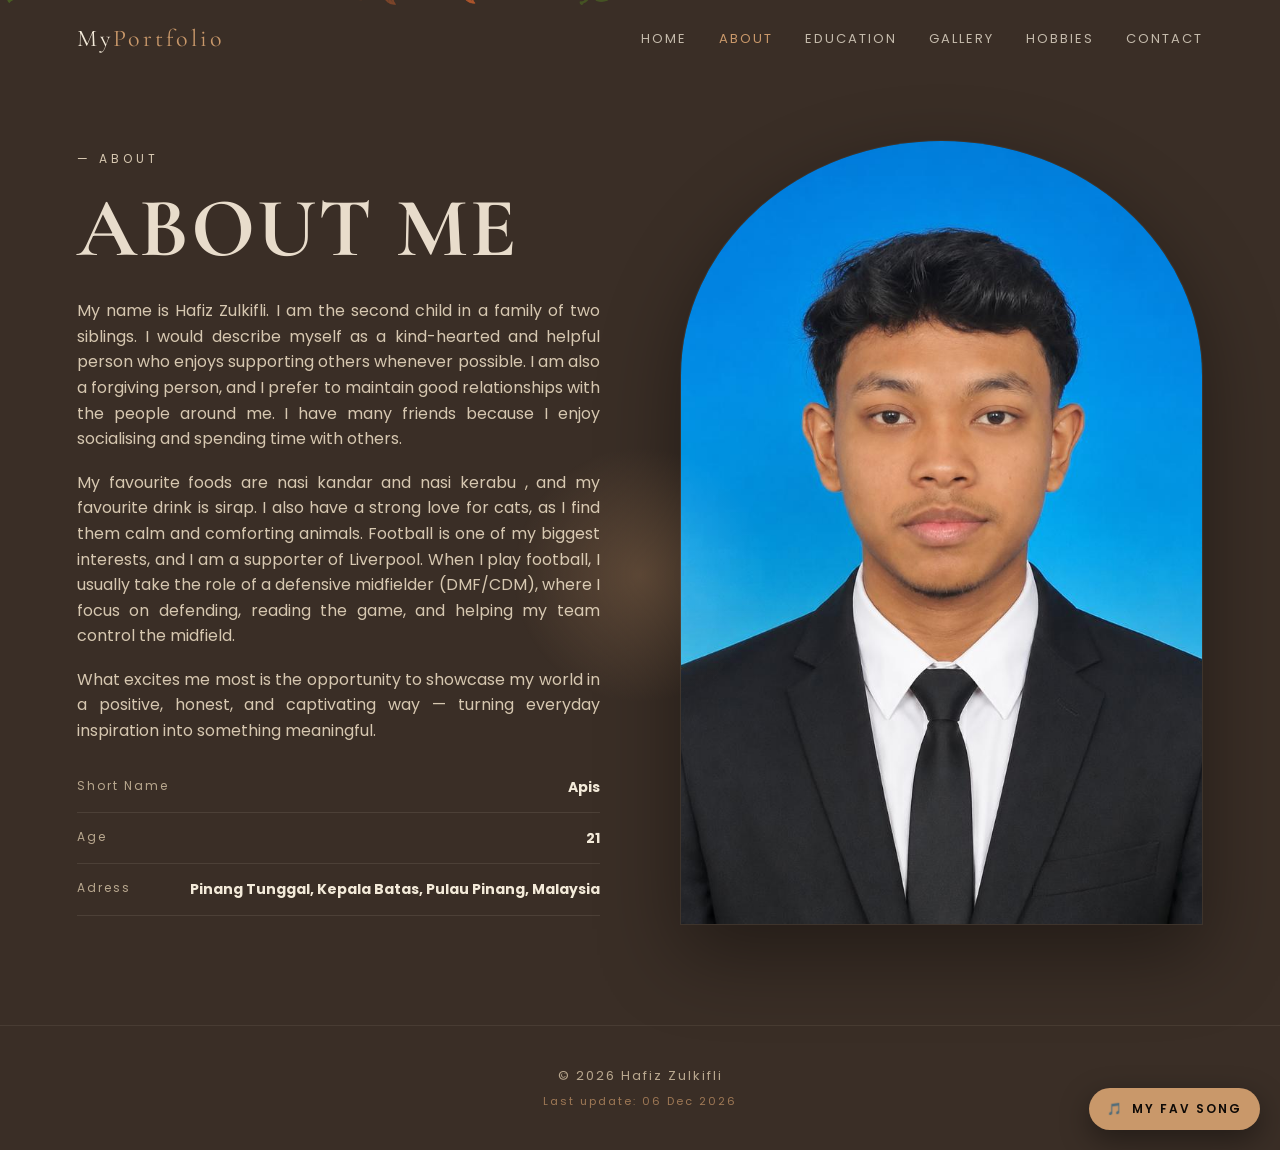
==== about.html @ b87a3415 "Add files via upload" ====
<!DOCTYPE html>
<html lang="en"><head>
<meta charset="UTF-8"><meta name="viewport" content="width=device-width,initial-scale=1">
<title>About Me</title>
<link rel="stylesheet" href="style.css">
<link href="https://fonts.googleapis.com/css2?family=Cormorant+Garamond:wght@400;600;700&family=Poppins:wght@300;400;500;600&display=swap" rel="stylesheet">
</head><body class="page-fade">

<!-- PERSISTENT MUSIC (on every page) -->
<audio id="bgMusic" src="C:\Users\Asus\OneDrive - Universiti Teknologi MARA (1)\Documents\IMD318\Powfu - death bed (coffee for your head) (Lyrics) ft. beabadoobee [4N-WFXpBjpc].mp3" loop></audio>
<button id="musicToggle" class="music-toggle" title="My Fav Song">🎵 <span>MY FAV SONG</span></button>
<link rel="stylesheet" href="leaves.css">
<div class="leaves" aria-hidden="true"></div>
<div class="cursor-glow"></div>
<header class="nav">
  <a href="index.html" class="logo">My<span>Portfolio</span></a>
  <nav class="links">
    <a href="index.html">Home</a><a href="about.html" class="active">About</a>
    <a href="education.html">Education</a><a href="gallery.html">Gallery</a>
    <a href="hobbies.html">Hobbies</a><a href="contact.html">Contact</a>
  </nav><button class="burger"><span></span><span></span><span></span></button>
</header>

<section class="split">
  <div class="split-text reveal">
    <p class="kicker">— About</p>
    <h1 class="serif">ABOUT ME</h1>
    <p>My name is Hafiz Zulkifli. I am the second child in a family of two siblings. I would describe myself as a kind-hearted and helpful person who enjoys supporting others whenever possible. I am also a forgiving person, and I prefer to maintain good relationships with the people around me. I have many friends because I enjoy socialising and spending time with others.</p>	

<p>My favourite foods are nasi kandar and nasi kerabu , and my favourite drink is sirap. I also have a strong love for cats, as I find them calm and comforting animals. Football is one of my biggest interests, and I am a supporter of Liverpool. When I play football, I usually take the role of a defensive midfielder (DMF/CDM), where I focus on defending, reading the game, and helping my team control the midfield.
</p>
    <p>What excites me most is the opportunity to showcase my world in a positive, honest, and captivating way — turning everyday inspiration into something meaningful.</p>
    <div class="info-row"><span>Short Name</span><b>Apis</b></div>
    <div class="info-row"><span>Age</span><b>21</b></div>
    <div class="info-row"><span>Adress</span><b>Pinang Tunggal, Kepala Batas, Pulau Pinang, Malaysia</b></div>
  </div>
  <div class="split-img reveal">
    <div class="arch tall"><img src="personal.jpeg" alt="About"></div>
  </div>
</section>
<footer class="footer"><p>© 2026 Hafiz Zulkifli</p>
  <p class="last-update">Last update: <span id="lastUpdate"></span></p>
</footer>
<script src="script.js"></script>
<script src="leaves.js"></script>
</body></html>
---- style.css ----
*{margin:0;padding:0;box-sizing:border-box}
:root{
  --bg:#3a2e26;          /* dark brown */
  --bg-2:#2a201a;
  --cream:#e8dccb;       /* warm cream */
  --cream-2:#d6c7b0;
  --black:#0e0a07;
  --text:#f3ead9;
  --muted:#b8a78e;
  --accent:#c9986a;
}
html{scroll-behavior:smooth}
body{
  font-family:'Poppins',sans-serif;
  background:var(--bg);color:var(--text);
  overflow-x:hidden;line-height:1.6;
  cursor:none;
}
a{color:inherit;text-decoration:none}
.serif,h1,h2,h3{font-family:'Cormorant Garamond',serif;letter-spacing:2px}

/* cursor */
.cursor-glow{
  position:fixed;width:300px;height:300px;border-radius:50%;
  background:radial-gradient(circle,rgba(201,152,106,.25),transparent 60%);
  pointer-events:none;transform:translate(-50%,-50%);
  left:var(--mx,50%);top:var(--my,50%);z-index:9999;
  transition:width .3s,height .3s;mix-blend-mode:screen;
}

/* page transitions */
.page-fade{animation:pageIn .8s ease both}
@keyframes pageIn{from{opacity:0;transform:translateY(20px);filter:blur(8px)}to{opacity:1;transform:none;filter:none}}

/* NAV */
.nav{
  position:fixed;top:0;left:0;right:0;z-index:100;
  display:flex;justify-content:space-between;align-items:center;
  padding:20px 6%;transition:.4s;
}
.nav.scrolled{background:rgba(14,10,7,.75);backdrop-filter:blur(14px);padding:14px 6%}
.logo{font-family:'Cormorant Garamond',serif;font-size:24px;letter-spacing:3px}
.logo span{color:var(--accent)}
.links{display:flex;gap:32px}
.links a{font-size:13px;letter-spacing:2px;text-transform:uppercase;opacity:.75;position:relative;padding:6px 0}
.links a.active,.links a:hover{opacity:1;color:var(--accent)}
.links a::after{content:'';position:absolute;left:0;bottom:0;width:0;height:1px;background:var(--accent);transition:.3s}
.links a:hover::after{width:100%}
.burger{display:none;background:none;border:0;flex-direction:column;gap:5px;cursor:pointer}
.burger span{width:26px;height:2px;background:var(--cream)}

/* HERO */
.hero{position:relative;min-height:100vh;display:flex;align-items:center;padding:140px 6% 80px;overflow:hidden}
.hero-shape{position:absolute;top:-100px;right:-100px;width:500px;height:500px;border-radius:50%;background:radial-gradient(circle,var(--accent),transparent 70%);opacity:.15;filter:blur(40px)}
.hero-grid{display:grid;grid-template-columns:1fr 1fr;gap:60px;align-items:center;width:100%;max-width:1200px;margin:auto;position:relative;z-index:2}
.arch{
  width:100%;aspect-ratio:3/4;
  border-top-left-radius:50% 30%;border-top-right-radius:50% 30%;
  overflow:hidden;background:var(--bg-2);
  box-shadow:0 30px 80px rgba(0,0,0,.4);
  border:1px solid rgba(232,220,203,.1);
}
.arch.tall{aspect-ratio:3/4.5}
.arch img{width:100%;height:100%;object-fit:cover;transition:transform 1.2s}
.arch:hover img{transform:scale(1.08)}
.hero-img{position:relative}
.dot{position:absolute;border-radius:50%;background:var(--cream-2);opacity:.6}
.dot-1{width:14px;height:14px;top:10%;left:-20px}
.dot-2{width:60px;height:60px;bottom:5%;right:-20px;background:var(--accent);opacity:.4}
.kicker{font-size:12px;letter-spacing:4px;text-transform:uppercase;color:var(--accent);margin-bottom:18px}
.hero-text h1{font-size:clamp(54px,8vw,110px);line-height:.95;color:var(--cream);margin-bottom:24px}
.badge{display:inline-block;padding:10px 22px;border:1px solid var(--cream);border-radius:30px;font-size:11px;letter-spacing:3px;margin-bottom:30px}
.socials{display:flex;gap:14px}
.socials a{width:42px;height:42px;border:1px solid rgba(232,220,203,.3);border-radius:50%;display:grid;place-items:center;font-size:11px;letter-spacing:1px;transition:.3s}
.socials a:hover{background:var(--accent);border-color:var(--accent);color:var(--black);transform:translateY(-3px)}
.watermark{
  position:absolute;bottom:-40px;left:50%;transform:translateX(-50%);
  font-size:22vw;color:rgba(232,220,203,.04);font-weight:700;
  pointer-events:none;white-space:nowrap;letter-spacing:10px;
}

/* HIGHLIGHTS */
.highlights{display:grid;grid-template-columns:repeat(auto-fit,minmax(260px,1fr));gap:24px;padding:80px 6%;max-width:1200px;margin:auto}
.card{background:var(--bg-2);padding:40px 30px;border-radius:20px;border:1px solid rgba(232,220,203,.08);transition:.4s}
.card:hover{transform:translateY(-8px);border-color:var(--accent)}
.card h3{font-size:26px;color:var(--cream);margin-bottom:12px}
.card p{color:var(--muted);margin-bottom:18px;font-size:14px}
.card a{color:var(--accent);font-size:13px;letter-spacing:2px}

/* PAGE HEAD */
.page-head{padding:160px 6% 60px;text-align:center}
.page-head h1{font-size:clamp(50px,8vw,90px);color:var(--cream)}

/* SPLIT (about/contact) */
.split,.contact-wrap{display:grid;grid-template-columns:1fr 1fr;gap:80px;padding:140px 6% 100px;max-width:1300px;margin:auto;align-items:center}
.split-text h1,.contact-text h1{font-size:clamp(48px,7vw,84px);color:var(--cream);margin:14px 0 28px;line-height:1}
.split-text p{margin-bottom:18px;color:var(--cream-2)}
.info-row,.c-row{display:flex;justify-content:space-between;padding:14px 0;border-bottom:1px solid rgba(232,220,203,.1);font-size:14px}
.info-row span,.c-row span{color:var(--muted);letter-spacing:2px;font-size:12px}
.contact-text .sub{color:var(--accent);letter-spacing:4px;margin-bottom:30px;font-size:14px}
.contact-text .socials{margin-top:30px}
.music-btn{
    background: var(--accent);
    color: var(--black);
    border: none;
    padding: 10px 20px;
    border-radius: 30px;
    font-size: 14px;
    font-weight: 600;
    cursor: pointer;
    transition: 0.3s;
}

.music-btn:hover{
    transform: translateY(-3px);
    opacity: 0.9;
}

.music-box{
    margin-top: 20px;
    padding: 20px;
    background: var(--bg-2);
    border: 1px solid rgba(232,220,203,.1);
    border-radius: 15px;
}

.music-box h3{
    color: var(--cream);
    margin-bottom: 10px;
}

.music-box p{
    color: var(--muted);
    margin-bottom: 15px;
}

/* TIMELINE */
.timeline{max-width:900px;margin:auto;padding:40px 6% 120px;position:relative}
.timeline::before{content:'';position:absolute;left:50%;top:0;bottom:0;width:1px;background:rgba(232,220,203,.15)}
.t-item{display:grid;grid-template-columns:1fr 1fr;gap:40px;margin-bottom:60px;align-items:center}
.t-item:nth-child(even){direction:rtl}
.t-item:nth-child(even) .t-card{direction:ltr}
.t-year{font-family:'Cormorant Garamond',serif;font-size:32px;color:var(--accent);text-align:right}
.t-item:nth-child(even) .t-year{text-align:left}
.t-card{background:var(--bg-2);padding:28px;border-radius:16px;border:1px solid rgba(232,220,203,.08)}
.t-card h3{color:var(--cream);font-size:22px;margin-bottom:8px}
.t-card p{color:var(--muted);font-size:14px}

/* GALLERY */
.gallery{columns:3;column-gap:20px;padding:40px 6% 100px;max-width:1300px;margin:auto}
.g-item{break-inside:avoid;margin-bottom:20px;border-radius:14px;overflow:hidden;background:var(--bg-2)}
.g-item img{width:100%;display:block;transition:transform 1s}
.g-item:hover img{transform:scale(1.06)}
.g-item.tall img{aspect-ratio:3/4;object-fit:cover}


/* HOBBIES */
.hobbies{display:grid;grid-template-columns:repeat(auto-fit,minmax(240px,1fr));gap:24px;padding:40px 6% 120px;max-width:1200px;margin:auto}
.h-card{background:var(--bg-2);padding:40px 30px;border-radius:18px;border:1px solid rgba(232,220,203,.08);position:relative;transition:.4s}
.h-card span{font-family:'Cormorant Garamond',serif;font-size:50px;color:var(--accent);opacity:.4;display:block;margin-bottom:14px}
.h-card h3{color:var(--cream);font-size:24px;margin-bottom:8px}
.h-card p{color:var(--muted);font-size:14px}
.h-card:hover{transform:translateY(-10px);border-color:var(--accent);background:var(--bg)}

.h-card{
    overflow:hidden;
}

.h-card img{
    width:100%;
    height:200px;
    object-fit:cover;
    border-radius:12px;
    margin-bottom:15px;
    transition:0.5s ease;
}

.h-card:hover img{
    transform:scale(1.08);
}

/* REVEAL */
.reveal{opacity:0;transform:translateY(40px);transition:opacity 1s,transform 1s}
.reveal.visible{opacity:1;transform:none}

/* FOOTER */
.footer{text-align:center;padding:40px 6%;border-top:1px solid rgba(232,220,203,.08);color:var(--muted);font-size:13px;letter-spacing:2px}

/* MOBILE */
@media(max-width:880px){
  .burger{display:flex}
  .links{position:fixed;inset:0;background:var(--black);flex-direction:column;justify-content:center;align-items:center;gap:30px;font-size:18px;clip-path:circle(0 at top right);transition:.6s}
  .links.open{clip-path:circle(150% at top right)}
  .hero-grid,.split,.contact-wrap{grid-template-columns:1fr;gap:40px}
  .timeline::before{left:20px}
  .t-item{grid-template-columns:80px 1fr;direction:ltr!important}
  .t-year{text-align:left!important;font-size:22px}
  .gallery{columns:2}
}
@media(max-width:520px){.gallery{columns:1}}

/* ===== BANNER ===== */
.banner{
  position:relative;min-height:70vh;display:flex;align-items:center;justify-content:center;
  text-align:center;padding:160px 6% 80px;overflow:hidden;
  background:
    linear-gradient(180deg,rgba(14,10,7,.55),rgba(58,46,38,.85)),
    url('img/profile.jpg') center/cover no-repeat fixed;
}
.banner-overlay{position:absolute;inset:0;background:radial-gradient(circle at 50% 30%,rgba(201,152,106,.18),transparent 60%)}
.banner-inner{position:relative;z-index:2;max-width:760px}
.banner-title{font-size:clamp(48px,9vw,110px);color:var(--cream);line-height:.95;margin:10px 0 16px}
.banner-sub{color:var(--cream-2);letter-spacing:2px;font-size:14px;margin-bottom:28px}
.banner-btn{
  display:inline-block;padding:13px 30px;border:1px solid var(--accent);border-radius:30px;
  color:var(--cream);font-size:12px;letter-spacing:3px;text-transform:uppercase;transition:.3s;
}
.banner-btn:hover{background:var(--accent);color:var(--black);transform:translateY(-3px)}

/* ===== MUSIC FLOATING TOGGLE ===== */
.music-toggle{
  position:fixed;right:20px;bottom:20px;z-index:9000;cursor:pointer;
  display:flex;align-items:center;gap:8px;padding:12px 18px;border:none;border-radius:30px;
  background:var(--accent);color:var(--black);font-family:'Poppins',sans-serif;
  font-size:12px;font-weight:600;letter-spacing:2px;box-shadow:0 10px 30px rgba(0,0,0,.4);transition:.3s;
}
.music-toggle:hover{transform:translateY(-3px)}
.music-toggle.playing{animation:pulse 1.4s infinite}
@keyframes pulse{0%,100%{box-shadow:0 0 0 0 rgba(201,152,106,.5)}50%{box-shadow:0 0 0 12px rgba(201,152,106,0)}}

/* my fav song box (about) */
.music-box{cursor:pointer}
.music-box.playing{border-color:var(--accent)}
.music-status{display:inline-block;color:var(--accent);letter-spacing:2px;font-size:12px}

/* ===== GALLERY VIDEO ===== */
.gallery-video{max-width:1000px;margin:0 auto 40px;padding:0 6%}
.gallery-video video{width:100%;border-radius:16px;display:block;background:var(--bg-2);box-shadow:0 30px 80px rgba(0,0,0,.4)}

/* ===== NATURE LEAVES EFFECT ===== */
.leaves{position:fixed;inset:0;pointer-events:none;z-index:50;overflow:hidden}
.leaf{position:absolute;top:-40px;font-size:22px;opacity:.55;animation:fall linear infinite;will-change:transform}
@keyframes fall{
  0%{transform:translateY(-40px) rotate(0deg)}
  100%{transform:translateY(110vh) rotate(360deg)}
}


.split-text p,
.t-card p{
    text-align: justify;
}

/* last update line */
.footer .last-update{margin-top:6px;font-size:11px;opacity:.7;color:var(--accent)}
---- leaves.css ----
/* === FALLING LEAVES ANIMATION === */
.leaves {
  position: fixed;
  inset: 0;
  width: 100%;
  height: 100%;
  pointer-events: none;
  overflow: hidden;
  z-index: 1;
}

.falling-leaf {
  position: absolute;
  top: -10vh;
  left: var(--left, 50vw);
  width: var(--size, 32px);
  height: var(--size, 32px);
  opacity: var(--opacity, 0.6);
  transform: rotate(var(--rot, 0deg));
  animation:
    leafFall var(--dur, 16s) linear infinite,
    leafSway calc(var(--dur, 16s) / 4) ease-in-out infinite alternate;
  animation-delay: var(--delay, 0s);
  filter: drop-shadow(0 4px 6px rgba(0, 0, 0, 0.15));
  will-change: transform;
}

.falling-leaf svg { width: 100%; height: 100%; display: block; }

@keyframes leafFall {
  0%   { transform: translate3d(0, -10vh, 0) rotate(var(--rot, 0deg)); }
  100% { transform: translate3d(0, 110vh, 0) rotate(calc(var(--rot, 0deg) + 540deg)); }
}

@keyframes leafSway {
  0%   { margin-left: 0; }
  100% { margin-left: var(--sway, 60px); }
}

/* Daun penjuru (statik + tiupan angin) */
.corner-leaves { position: fixed; inset: 0; pointer-events: none; z-index: 2; }
.leaf-deco {
  position: absolute;
  width: 220px;
  opacity: 0.85;
}
.leaf-tl {
  top: -30px; left: -40px;
  transform-origin: top left;
  animation: leafBreezeL 6s ease-in-out infinite alternate;
}
.leaf-br {
  bottom: -30px; right: -40px;
  transform: rotate(180deg);
  transform-origin: bottom right;
  animation: leafBreezeR 6s ease-in-out infinite alternate;
}
@keyframes leafBreezeL {
  0%   { transform: rotate(0deg) translateY(0); }
  100% { transform: rotate(4deg) translateY(6px); }
}
@keyframes leafBreezeR {
  0%   { transform: rotate(180deg) translateY(0); }
  100% { transform: rotate(184deg) translateY(6px); }
}

@media (prefers-reduced-motion: reduce) {
  .falling-leaf, .leaf-deco { animation: none !important; }
}
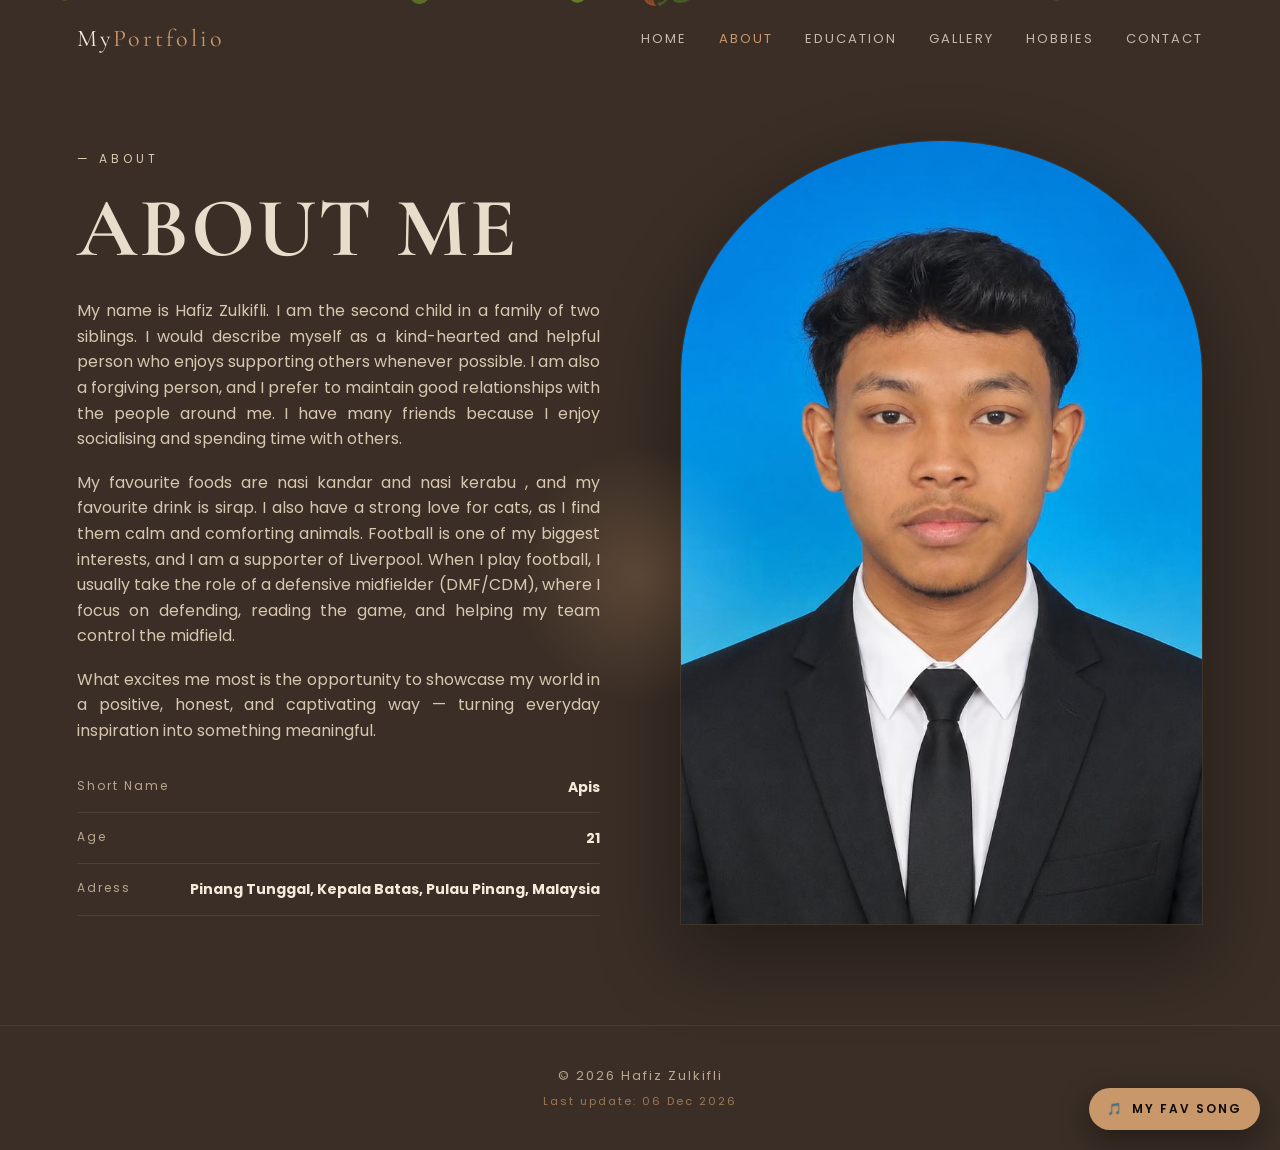
==== commit c1096b54: "Add files via upload" ====
--- a/about.html
+++ b/about.html
@@ -7,7 +7,7 @@
 </head><body class="page-fade">
 
 <!-- PERSISTENT MUSIC (on every page) -->
-<audio id="bgMusic" src="C:\Users\Asus\OneDrive - Universiti Teknologi MARA (1)\Documents\IMD318\Powfu - death bed (coffee for your head) (Lyrics) ft. beabadoobee [4N-WFXpBjpc].mp3" loop></audio>
+<audio id="bgMusic" src="death-bed.mp3" loop></audio>
 <button id="musicToggle" class="music-toggle" title="My Fav Song">🎵 <span>MY FAV SONG</span></button>
 <link rel="stylesheet" href="leaves.css">
 <div class="leaves" aria-hidden="true"></div>
